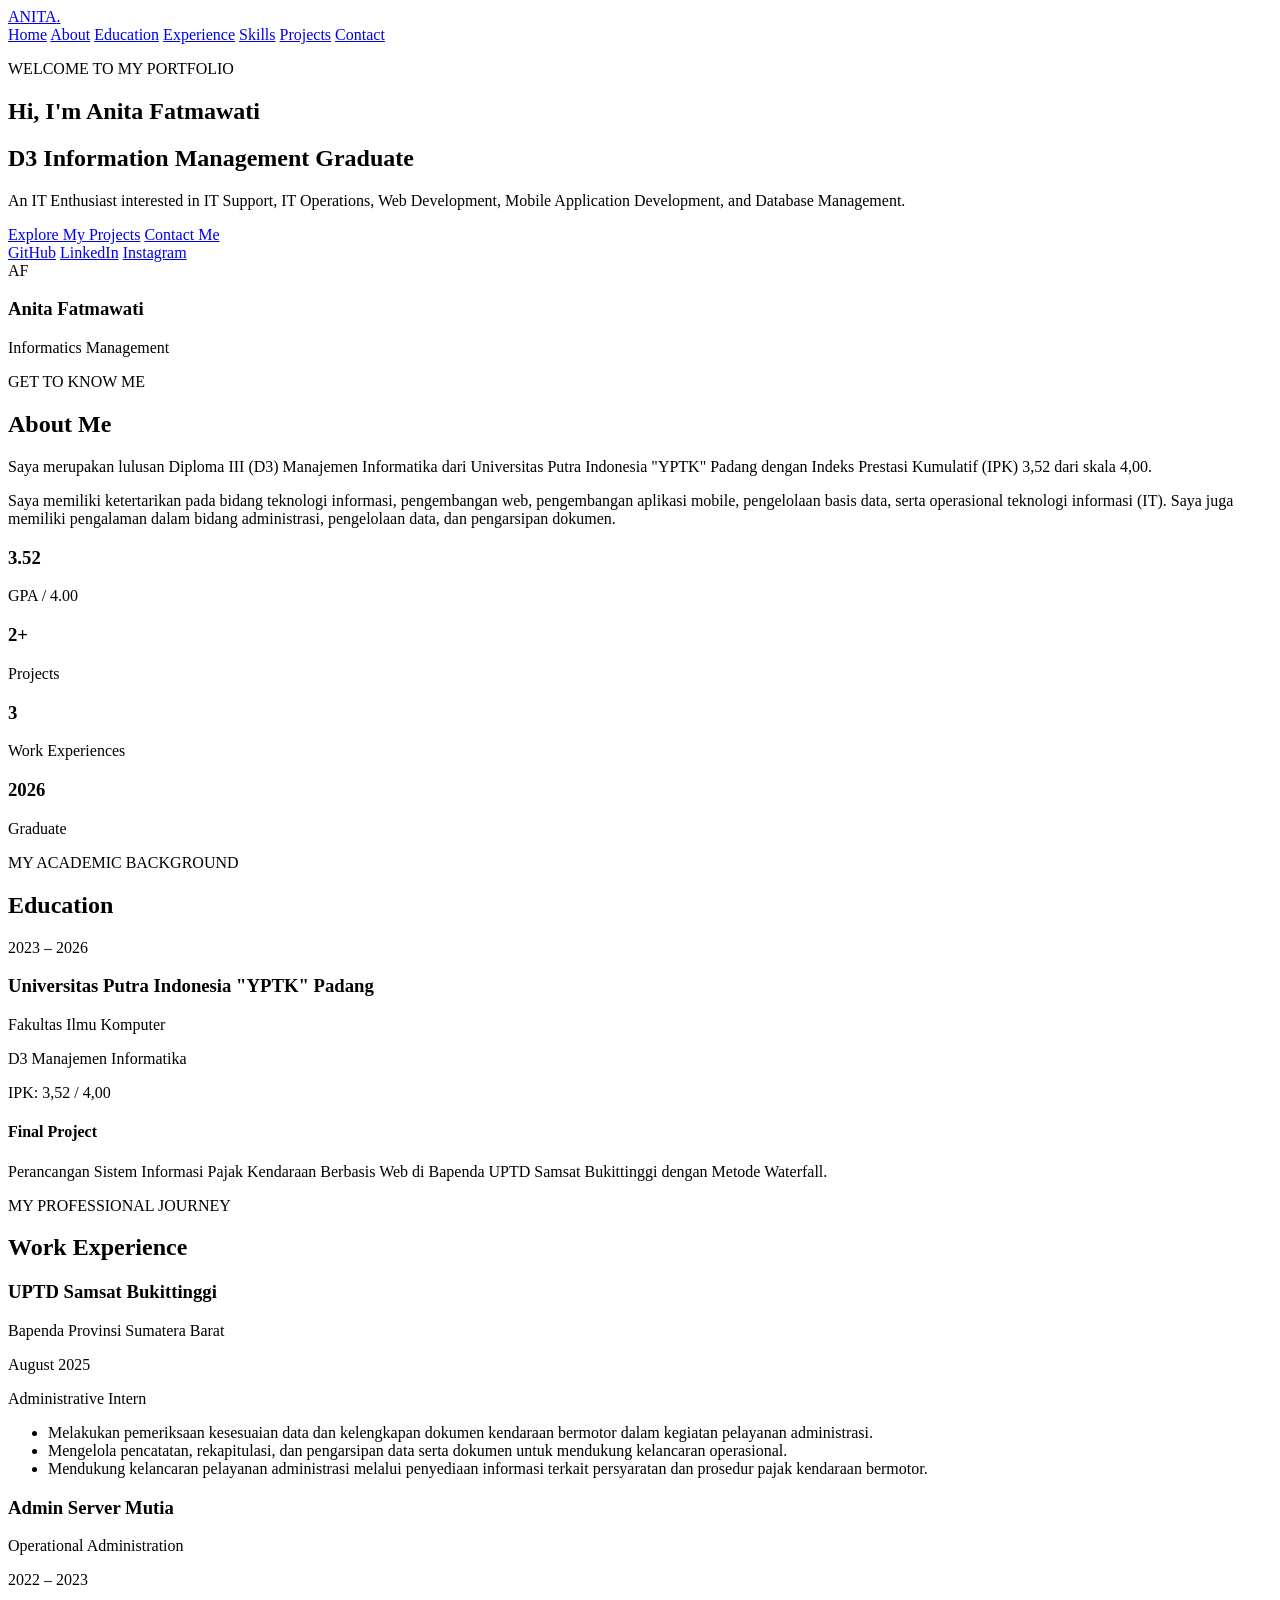
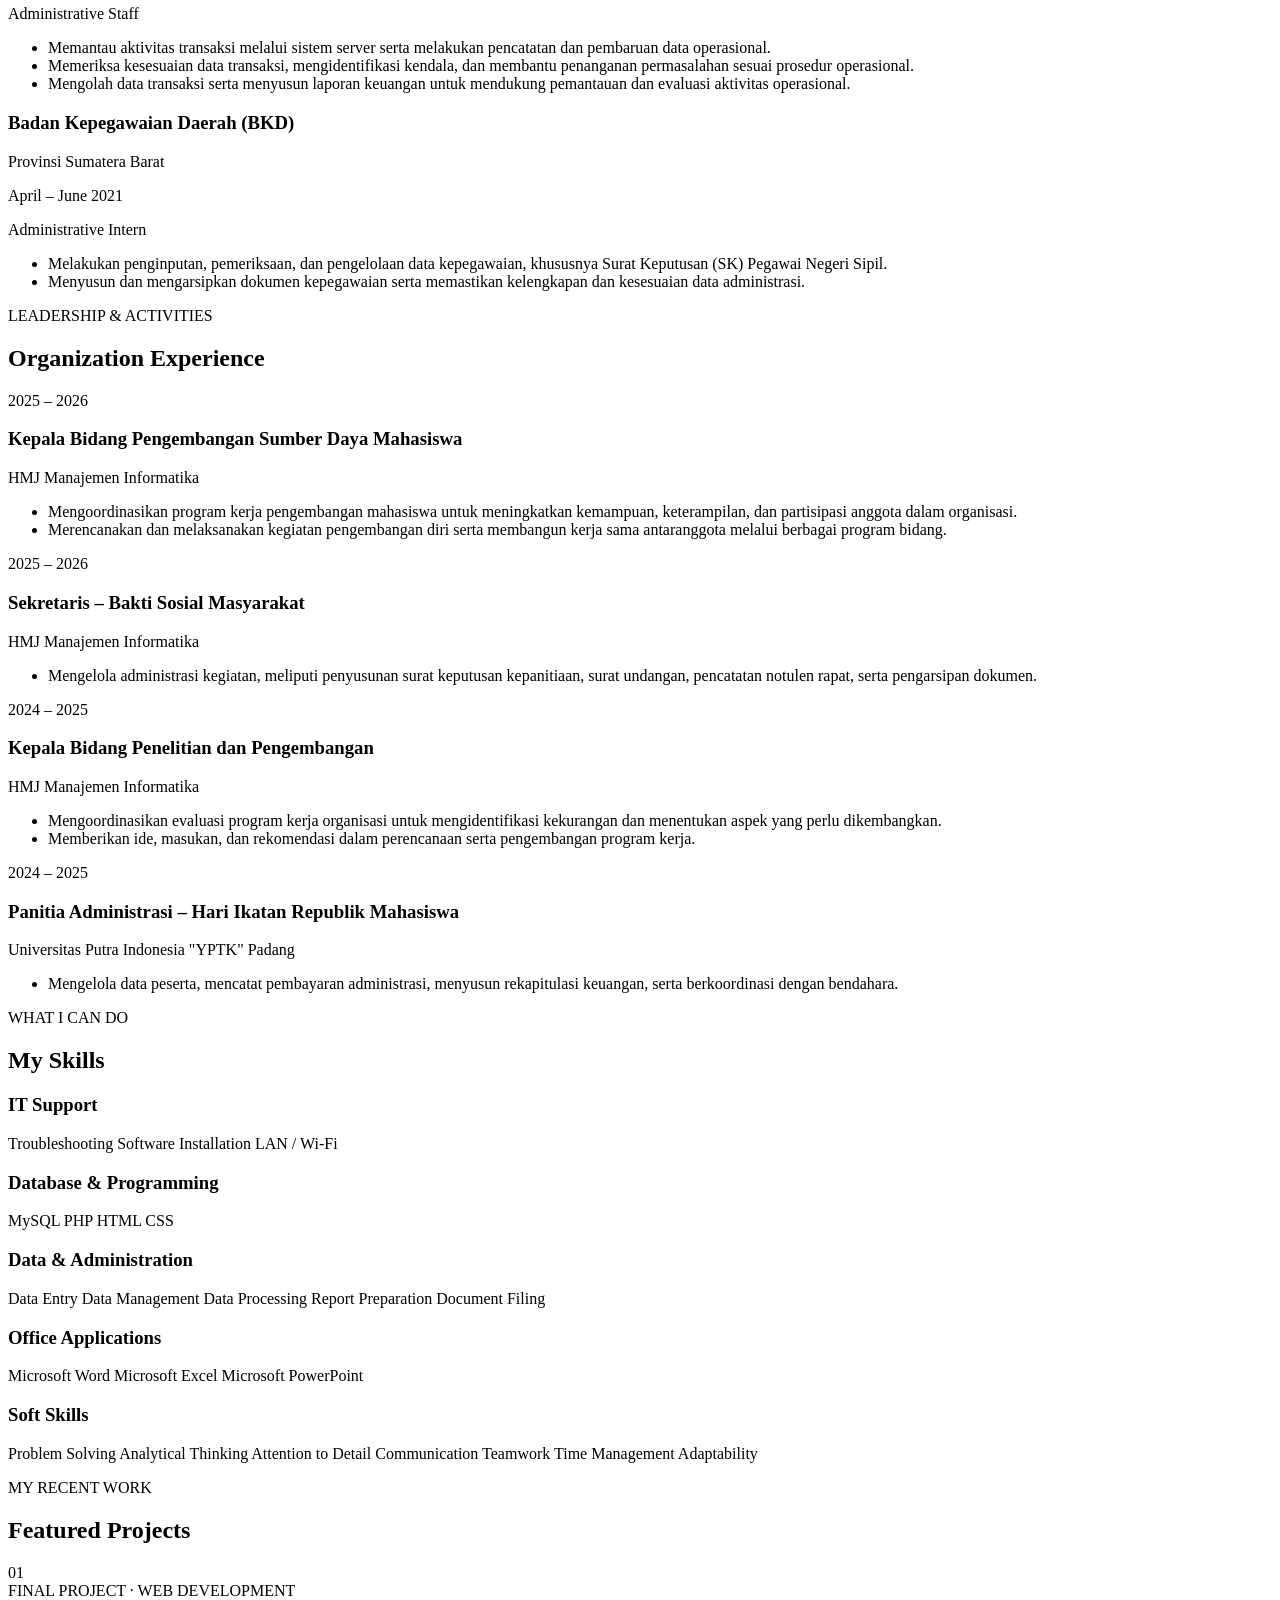
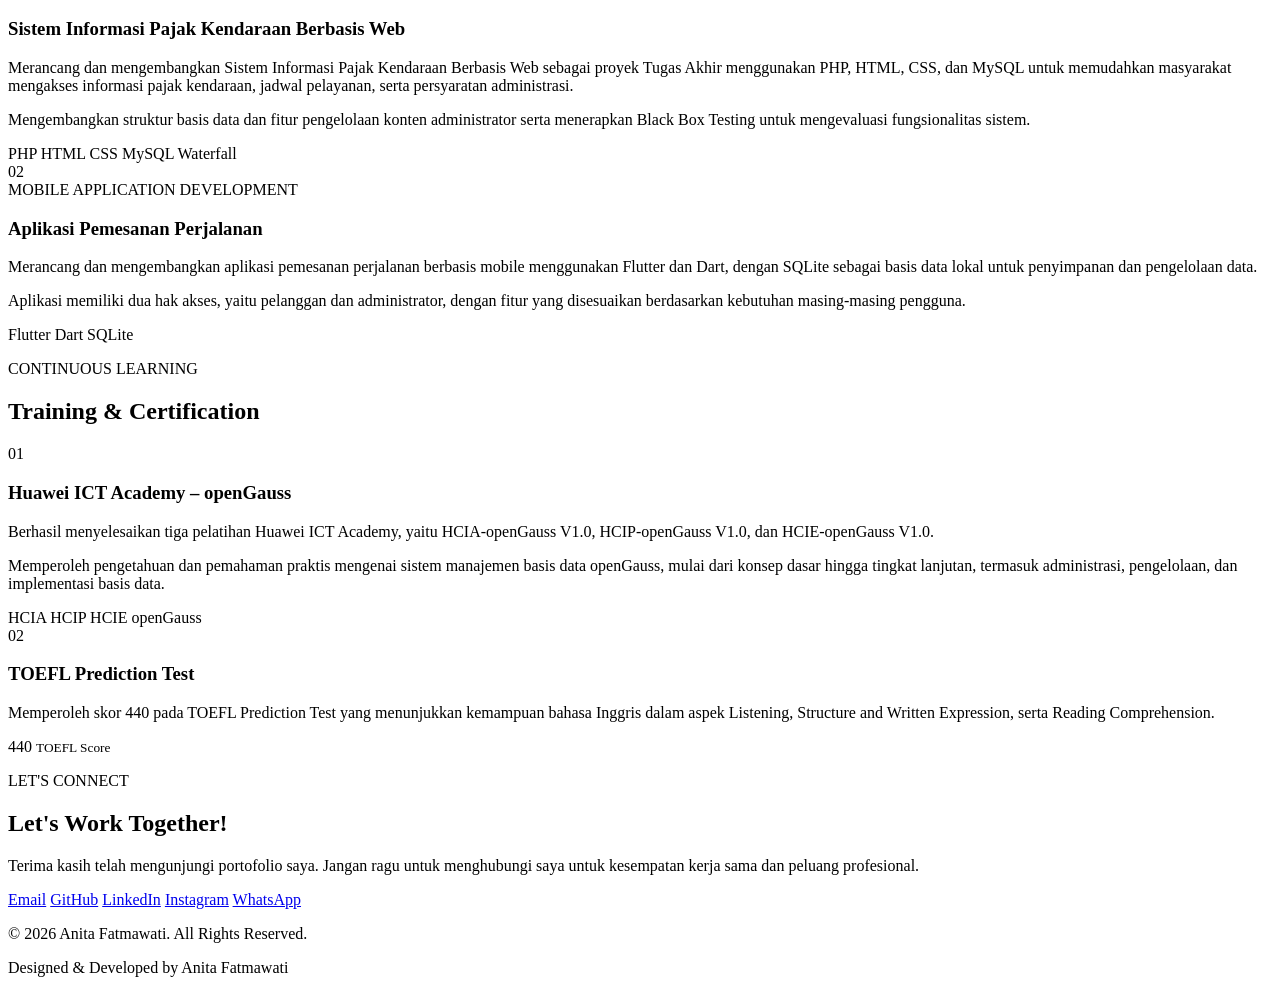
==== index.html @ be9fd889 "Create index.html for personal portfolio Added a complete HTML structure for Anita Fatmawati's perso" ====
<!DOCTYPE html>
<html lang="id">
<head>
    <meta charset="UTF-8">
    <meta name="viewport" content="width=device-width, initial-scale=1.0">
    <meta name="description" content="Portofolio Anita Fatmawati - D3 Manajemen Informatika, IT Enthusiast">
    <title>Anita Fatmawati | Personal Portfolio</title>
    <link rel="stylesheet" href="style.css">
    <link rel="preconnect" href="https://fonts.googleapis.com">
    <link href="https://fonts.googleapis.com/css2?family=Inter:wght@400;500;600;700;800&display=swap" rel="stylesheet">
</head>

<body>

<!-- NAVBAR -->
<header class="navbar">
    <div class="container nav-content">
        <a href="#home" class="logo">ANITA<span>.</span></a>

        <nav>
            <a href="#home">Home</a>
            <a href="#about">About</a>
            <a href="#education">Education</a>
            <a href="#experience">Experience</a>
            <a href="#skills">Skills</a>
            <a href="#projects">Projects</a>
            <a href="#contact">Contact</a>
        </nav>
    </div>
</header>

<main>

<!-- HERO / HOME -->
<section id="home" class="hero">
    <div class="container hero-content">

        <div class="hero-text">
            <p class="eyebrow">WELCOME TO MY PORTFOLIO</p>

            <h1>Hi, I'm <span>Anita Fatmawati</span></h1>

            <h2>D3 Information Management Graduate</h2>

            <p>
                An IT Enthusiast interested in IT Support, IT Operations,
                Web Development, Mobile Application Development,
                and Database Management.
            </p>

            <div class="hero-buttons">
                <a href="#projects" class="btn btn-primary">Explore My Projects</a>
                <a href="#contact" class="btn btn-outline">Contact Me</a>
            </div>

            <div class="social-links">
                <a href="https://github.com/anitafatmawatii" target="_blank">GitHub</a>
                <a href="https://www.linkedin.com/in/anita-fatmawati-307b12450/" target="_blank">LinkedIn</a>
                <a href="https://www.instagram.com/anitafatmawatii/" target="_blank">Instagram</a>
            </div>
        </div>

        <div class="hero-image">
            <div class="profile-circle">
                <span>AF</span>
            </div>
            <div class="profile-caption">
                <h3>Anita Fatmawati</h3>
                <p>Informatics Management</p>
            </div>
        </div>

    </div>
</section>

<!-- ABOUT -->
<section id="about" class="section">
    <div class="container">
        <div class="section-heading">
            <p class="eyebrow">GET TO KNOW ME</p>
            <h2>About <span>Me</span></h2>
        </div>

        <div class="about-card">
            <p>
                Saya merupakan lulusan Diploma III (D3) Manajemen Informatika
                dari Universitas Putra Indonesia "YPTK" Padang dengan
                Indeks Prestasi Kumulatif (IPK) 3,52 dari skala 4,00.
            </p>

            <p>
                Saya memiliki ketertarikan pada bidang teknologi informasi,
                pengembangan web, pengembangan aplikasi mobile, pengelolaan
                basis data, serta operasional teknologi informasi (IT).
                Saya juga memiliki pengalaman dalam bidang administrasi,
                pengelolaan data, dan pengarsipan dokumen.
            </p>
        </div>

        <div class="stats-grid">
            <div class="stat-card">
                <h3>3.52</h3>
                <p>GPA / 4.00</p>
            </div>
            <div class="stat-card">
                <h3>2+</h3>
                <p>Projects</p>
            </div>
            <div class="stat-card">
                <h3>3</h3>
                <p>Work Experiences</p>
            </div>
            <div class="stat-card">
                <h3>2026</h3>
                <p>Graduate</p>
            </div>
        </div>
    </div>
</section>

<!-- EDUCATION -->
<section id="education" class="section section-light">
    <div class="container">
        <div class="section-heading">
            <p class="eyebrow">MY ACADEMIC BACKGROUND</p>
            <h2>Education</h2>
        </div>

        <div class="timeline-card">
            <span class="date">2023 – 2026</span>
            <h3>Universitas Putra Indonesia "YPTK" Padang</h3>
            <p>Fakultas Ilmu Komputer</p>
            <p>D3 Manajemen Informatika</p>
            <p class="highlight">IPK: 3,52 / 4,00</p>

            <div class="thesis">
                <h4>Final Project</h4>
                <p>
                    Perancangan Sistem Informasi Pajak Kendaraan Berbasis Web
                    di Bapenda UPTD Samsat Bukittinggi dengan Metode Waterfall.
                </p>
            </div>
        </div>
    </div>
</section>

<!-- EXPERIENCE -->
<section id="experience" class="section">
    <div class="container">
        <div class="section-heading">
            <p class="eyebrow">MY PROFESSIONAL JOURNEY</p>
            <h2>Work <span>Experience</span></h2>
        </div>

        <div class="experience-list">

            <article class="experience-card">
                <div class="experience-top">
                    <div>
                        <h3>UPTD Samsat Bukittinggi</h3>
                        <p class="company">Bapenda Provinsi Sumatera Barat</p>
                    </div>
                    <span class="date">August 2025</span>
                </div>
                <p class="position">Administrative Intern</p>
                <ul>
                    <li>Melakukan pemeriksaan kesesuaian data dan kelengkapan dokumen kendaraan bermotor dalam kegiatan pelayanan administrasi.</li>
                    <li>Mengelola pencatatan, rekapitulasi, dan pengarsipan data serta dokumen untuk mendukung kelancaran operasional.</li>
                    <li>Mendukung kelancaran pelayanan administrasi melalui penyediaan informasi terkait persyaratan dan prosedur pajak kendaraan bermotor.</li>
                </ul>
            </article>

            <article class="experience-card">
                <div class="experience-top">
                    <div>
                        <h3>Admin Server Mutia</h3>
                        <p class="company">Operational Administration</p>
                    </div>
                    <span class="date">2022 – 2023</span>
                </div>
                <p class="position">Administrative Staff</p>
                <ul>
                    <li>Memantau aktivitas transaksi melalui sistem server serta melakukan pencatatan dan pembaruan data operasional.</li>
                    <li>Memeriksa kesesuaian data transaksi, mengidentifikasi kendala, dan membantu penanganan permasalahan sesuai prosedur operasional.</li>
                    <li>Mengolah data transaksi serta menyusun laporan keuangan untuk mendukung pemantauan dan evaluasi aktivitas operasional.</li>
                </ul>
            </article>

            <article class="experience-card">
                <div class="experience-top">
                    <div>
                        <h3>Badan Kepegawaian Daerah (BKD)</h3>
                        <p class="company">Provinsi Sumatera Barat</p>
                    </div>
                    <span class="date">April – June 2021</span>
                </div>
                <p class="position">Administrative Intern</p>
                <ul>
                    <li>Melakukan penginputan, pemeriksaan, dan pengelolaan data kepegawaian, khususnya Surat Keputusan (SK) Pegawai Negeri Sipil.</li>
                    <li>Menyusun dan mengarsipkan dokumen kepegawaian serta memastikan kelengkapan dan kesesuaian data administrasi.</li>
                </ul>
            </article>

        </div>
    </div>
</section>

<!-- ORGANIZATION -->
<section id="organization" class="section section-light">
    <div class="container">
        <div class="section-heading">
            <p class="eyebrow">LEADERSHIP & ACTIVITIES</p>
            <h2>Organization <span>Experience</span></h2>
        </div>

        <div class="organization-grid">

            <article class="organization-card">
                <span class="date">2025 – 2026</span>
                <h3>Kepala Bidang Pengembangan Sumber Daya Mahasiswa</h3>
                <p class="company">HMJ Manajemen Informatika</p>
                <ul>
                    <li>Mengoordinasikan program kerja pengembangan mahasiswa untuk meningkatkan kemampuan, keterampilan, dan partisipasi anggota dalam organisasi.</li>
                    <li>Merencanakan dan melaksanakan kegiatan pengembangan diri serta membangun kerja sama antaranggota melalui berbagai program bidang.</li>
                </ul>
            </article>

            <article class="organization-card">
                <span class="date">2025 – 2026</span>
                <h3>Sekretaris – Bakti Sosial Masyarakat</h3>
                <p class="company">HMJ Manajemen Informatika</p>
                <ul>
                    <li>Mengelola administrasi kegiatan, meliputi penyusunan surat keputusan kepanitiaan, surat undangan, pencatatan notulen rapat, serta pengarsipan dokumen.</li>
                </ul>
            </article>

            <article class="organization-card">
                <span class="date">2024 – 2025</span>
                <h3>Kepala Bidang Penelitian dan Pengembangan</h3>
                <p class="company">HMJ Manajemen Informatika</p>
                <ul>
                    <li>Mengoordinasikan evaluasi program kerja organisasi untuk mengidentifikasi kekurangan dan menentukan aspek yang perlu dikembangkan.</li>
                    <li>Memberikan ide, masukan, dan rekomendasi dalam perencanaan serta pengembangan program kerja.</li>
                </ul>
            </article>

            <article class="organization-card">
                <span class="date">2024 – 2025</span>
                <h3>Panitia Administrasi – Hari Ikatan Republik Mahasiswa</h3>
                <p class="company">Universitas Putra Indonesia "YPTK" Padang</p>
                <ul>
                    <li>Mengelola data peserta, mencatat pembayaran administrasi, menyusun rekapitulasi keuangan, serta berkoordinasi dengan bendahara.</li>
                </ul>
            </article>

        </div>
    </div>
</section>

<!-- SKILLS -->
<section id="skills" class="section">
    <div class="container">
        <div class="section-heading">
            <p class="eyebrow">WHAT I CAN DO</p>
            <h2>My <span>Skills</span></h2>
        </div>

        <div class="skills-grid">

            <div class="skill-card">
                <h3>IT Support</h3>
                <div class="tags">
                    <span>Troubleshooting</span>
                    <span>Software Installation</span>
                    <span>LAN / Wi-Fi</span>
                </div>
            </div>

            <div class="skill-card">
                <h3>Database & Programming</h3>
                <div class="tags">
                    <span>MySQL</span>
                    <span>PHP</span>
                    <span>HTML</span>
                    <span>CSS</span>
                </div>
            </div>

            <div class="skill-card">
                <h3>Data & Administration</h3>
                <div class="tags">
                    <span>Data Entry</span>
                    <span>Data Management</span>
                    <span>Data Processing</span>
                    <span>Report Preparation</span>
                    <span>Document Filing</span>
                </div>
            </div>

            <div class="skill-card">
                <h3>Office Applications</h3>
                <div class="tags">
                    <span>Microsoft Word</span>
                    <span>Microsoft Excel</span>
                    <span>Microsoft PowerPoint</span>
                </div>
            </div>

            <div class="skill-card full-width">
                <h3>Soft Skills</h3>
                <div class="tags">
                    <span>Problem Solving</span>
                    <span>Analytical Thinking</span>
                    <span>Attention to Detail</span>
                    <span>Communication</span>
                    <span>Teamwork</span>
                    <span>Time Management</span>
                    <span>Adaptability</span>
                </div>
            </div>

        </div>
    </div>
</section>

<!-- PROJECTS -->
<section id="projects" class="section section-light">
    <div class="container">
        <div class="section-heading">
            <p class="eyebrow">MY RECENT WORK</p>
            <h2>Featured <span>Projects</span></h2>
        </div>

        <div class="projects-grid">

            <article class="project-card">
                <div class="project-number">01</div>
                <div class="project-content">
                    <span class="project-type">FINAL PROJECT · WEB DEVELOPMENT</span>
                    <h3>Sistem Informasi Pajak Kendaraan Berbasis Web</h3>
                    <p>
                        Merancang dan mengembangkan Sistem Informasi Pajak Kendaraan
                        Berbasis Web sebagai proyek Tugas Akhir menggunakan PHP,
                        HTML, CSS, dan MySQL untuk memudahkan masyarakat mengakses
                        informasi pajak kendaraan, jadwal pelayanan, serta
                        persyaratan administrasi.
                    </p>
                    <p>
                        Mengembangkan struktur basis data dan fitur pengelolaan
                        konten administrator serta menerapkan Black Box Testing
                        untuk mengevaluasi fungsionalitas sistem.
                    </p>
                    <div class="tags">
                        <span>PHP</span>
                        <span>HTML</span>
                        <span>CSS</span>
                        <span>MySQL</span>
                        <span>Waterfall</span>
                    </div>
                </div>
            </article>

            <article class="project-card">
                <div class="project-number">02</div>
                <div class="project-content">
                    <span class="project-type">MOBILE APPLICATION DEVELOPMENT</span>
                    <h3>Aplikasi Pemesanan Perjalanan</h3>
                    <p>
                        Merancang dan mengembangkan aplikasi pemesanan perjalanan
                        berbasis mobile menggunakan Flutter dan Dart, dengan
                        SQLite sebagai basis data lokal untuk penyimpanan dan
                        pengelolaan data.
                    </p>
                    <p>
                        Aplikasi memiliki dua hak akses, yaitu pelanggan dan
                        administrator, dengan fitur yang disesuaikan berdasarkan
                        kebutuhan masing-masing pengguna.
                    </p>
                    <div class="tags">
                        <span>Flutter</span>
                        <span>Dart</span>
                        <span>SQLite</span>
                    </div>
                </div>
            </article>

        </div>
    </div>
</section>

<!-- TRAINING -->
<section id="training" class="section">
    <div class="container">
        <div class="section-heading">
            <p class="eyebrow">CONTINUOUS LEARNING</p>
            <h2>Training & <span>Certification</span></h2>
        </div>

        <div class="training-grid">

            <article class="training-card">
                <div class="training-icon">01</div>
                <h3>Huawei ICT Academy – openGauss</h3>
                <p>
                    Berhasil menyelesaikan tiga pelatihan Huawei ICT Academy,
                    yaitu HCIA-openGauss V1.0, HCIP-openGauss V1.0, dan
                    HCIE-openGauss V1.0.
                </p>
                <p>
                    Memperoleh pengetahuan dan pemahaman praktis mengenai
                    sistem manajemen basis data openGauss, mulai dari konsep
                    dasar hingga tingkat lanjutan, termasuk administrasi,
                    pengelolaan, dan implementasi basis data.
                </p>
                <div class="tags">
                    <span>HCIA</span>
                    <span>HCIP</span>
                    <span>HCIE</span>
                    <span>openGauss</span>
                </div>
            </article>

            <article class="training-card">
                <div class="training-icon">02</div>
                <h3>TOEFL Prediction Test</h3>
                <p>
                    Memperoleh skor 440 pada TOEFL Prediction Test yang
                    menunjukkan kemampuan bahasa Inggris dalam aspek
                    Listening, Structure and Written Expression,
                    serta Reading Comprehension.
                </p>
                <div class="score">440 <small>TOEFL Score</small></div>
            </article>

        </div>
    </div>
</section>

<!-- CONTACT -->
<section id="contact" class="contact-section">
    <div class="container contact-content">
        <p class="eyebrow">LET'S CONNECT</p>
        <h2>Let's Work <span>Together!</span></h2>
        <p>
            Terima kasih telah mengunjungi portofolio saya.
            Jangan ragu untuk menghubungi saya untuk kesempatan
            kerja sama dan peluang profesional.
        </p>

        <div class="contact-links">
            <a href="mailto:">Email</a>
            <a href="https://github.com/anitafatmawatii" target="_blank">GitHub</a>
            <a href="https://www.linkedin.com/in/anita-fatmawati-307b12450/" target="_blank">LinkedIn</a>
            <a href="https://www.instagram.com/anitafatmawatii/" target="_blank">Instagram</a>
            <a href="https://wa.me/6283815264535" target="_blank">WhatsApp</a>
        </div>
    </div>
</section>

</main>

<!-- FOOTER -->
<footer class="footer">
    <div class="container">
        <p>© 2026 Anita Fatmawati. All Rights Reserved.</p>
        <p>Designed & Developed by Anita Fatmawati</p>
    </div>
</footer>

</body>
</html>
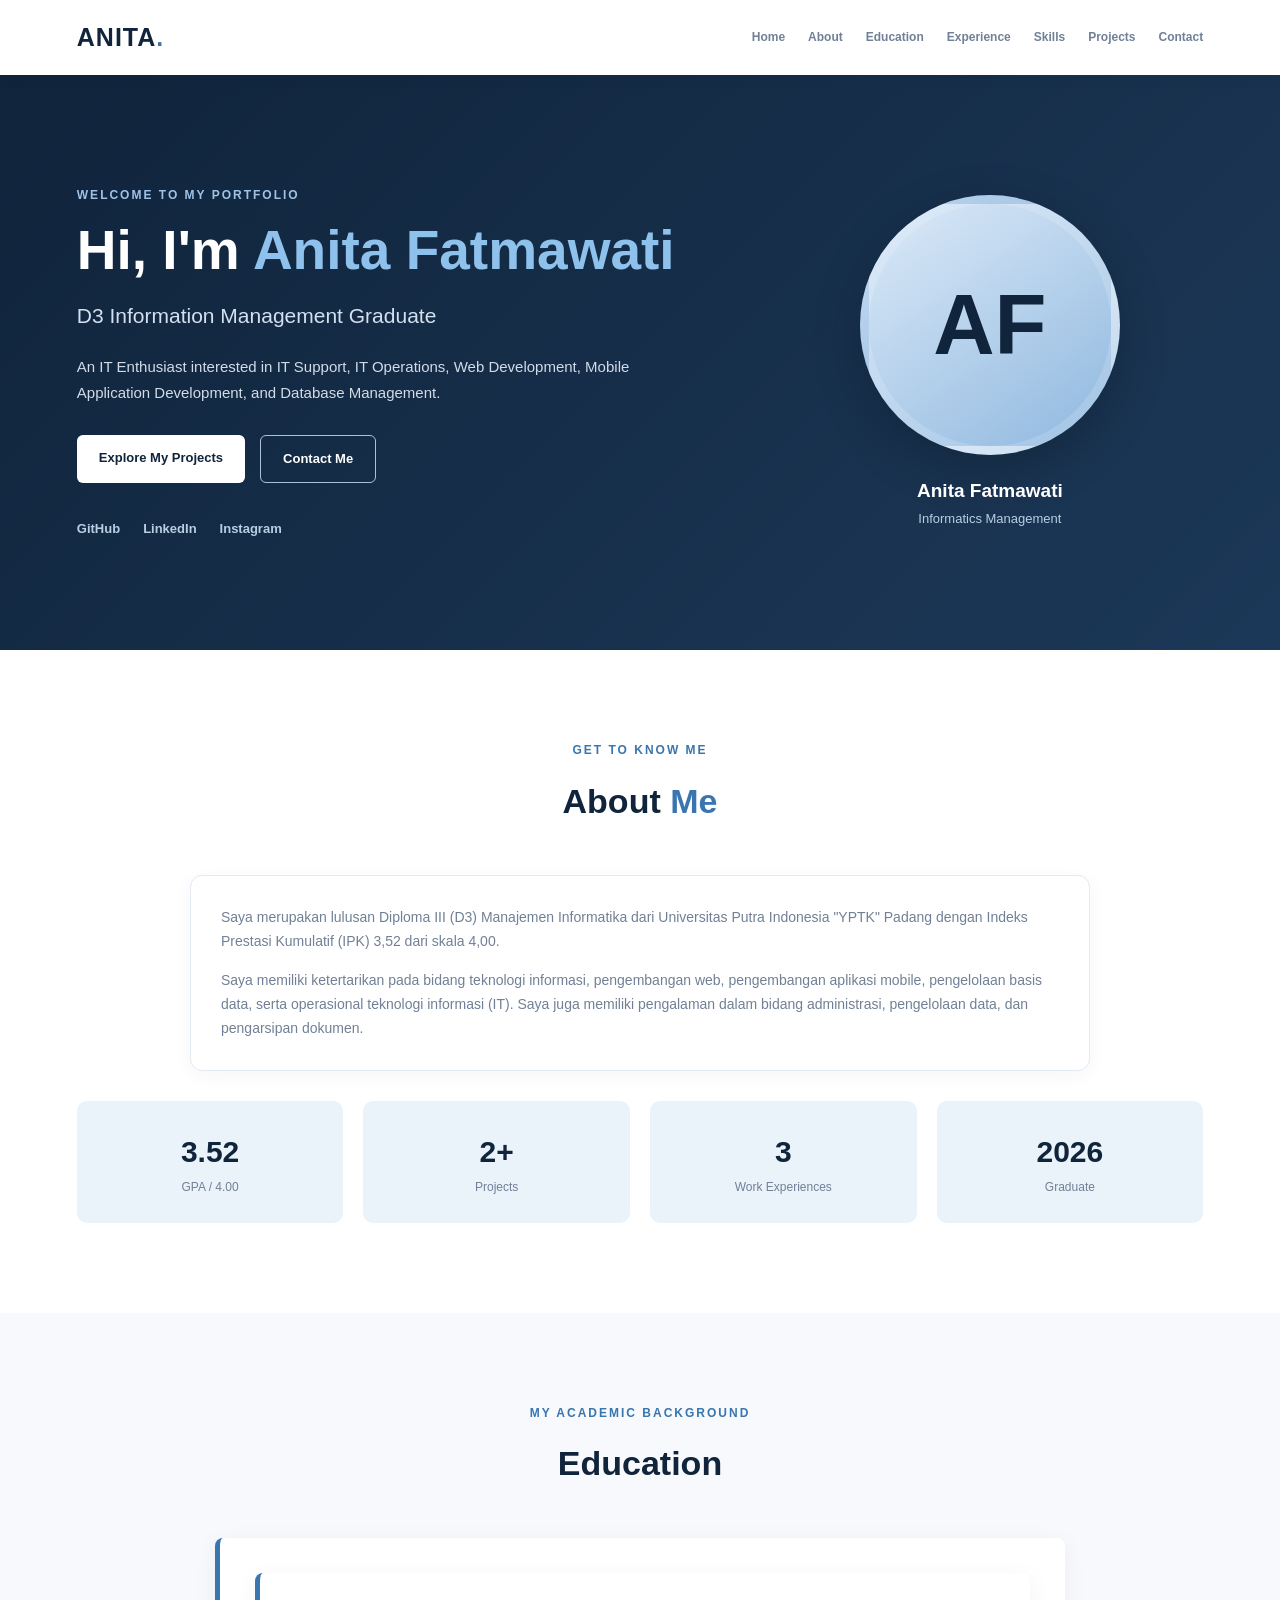
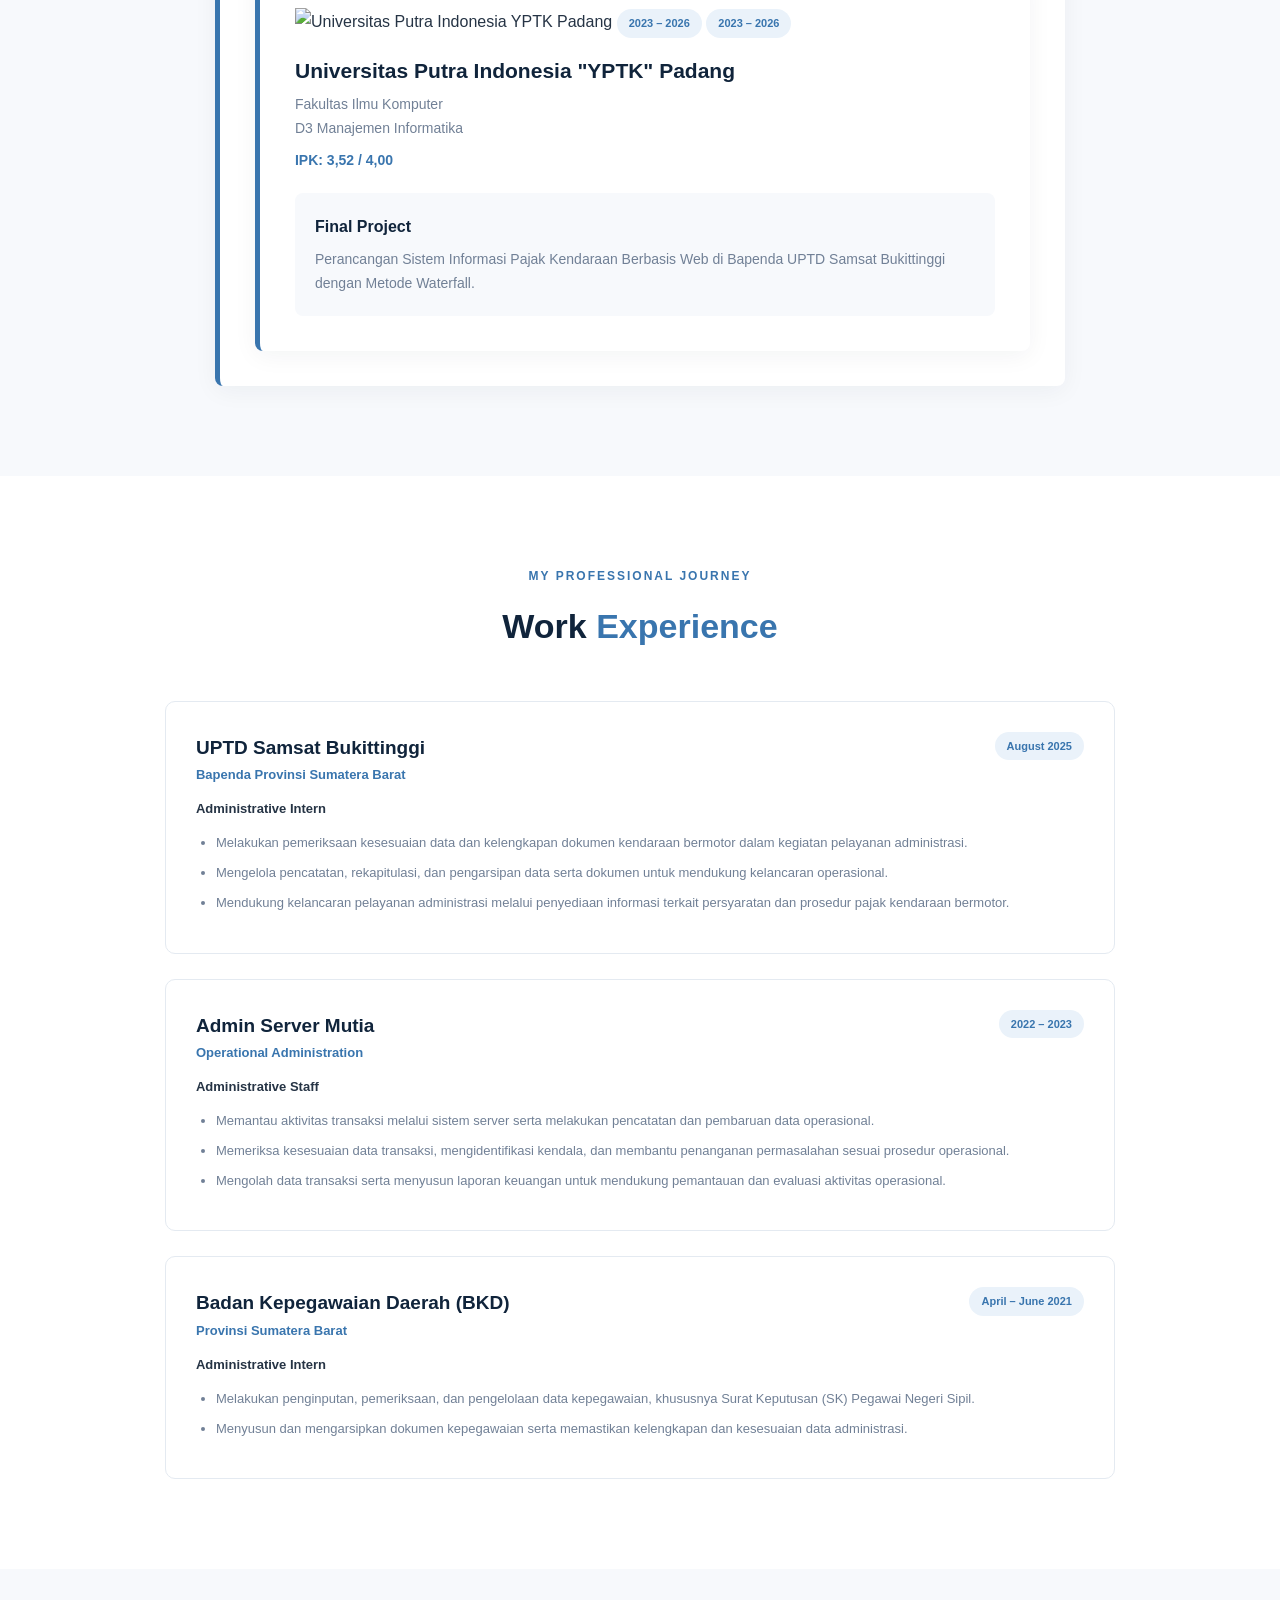
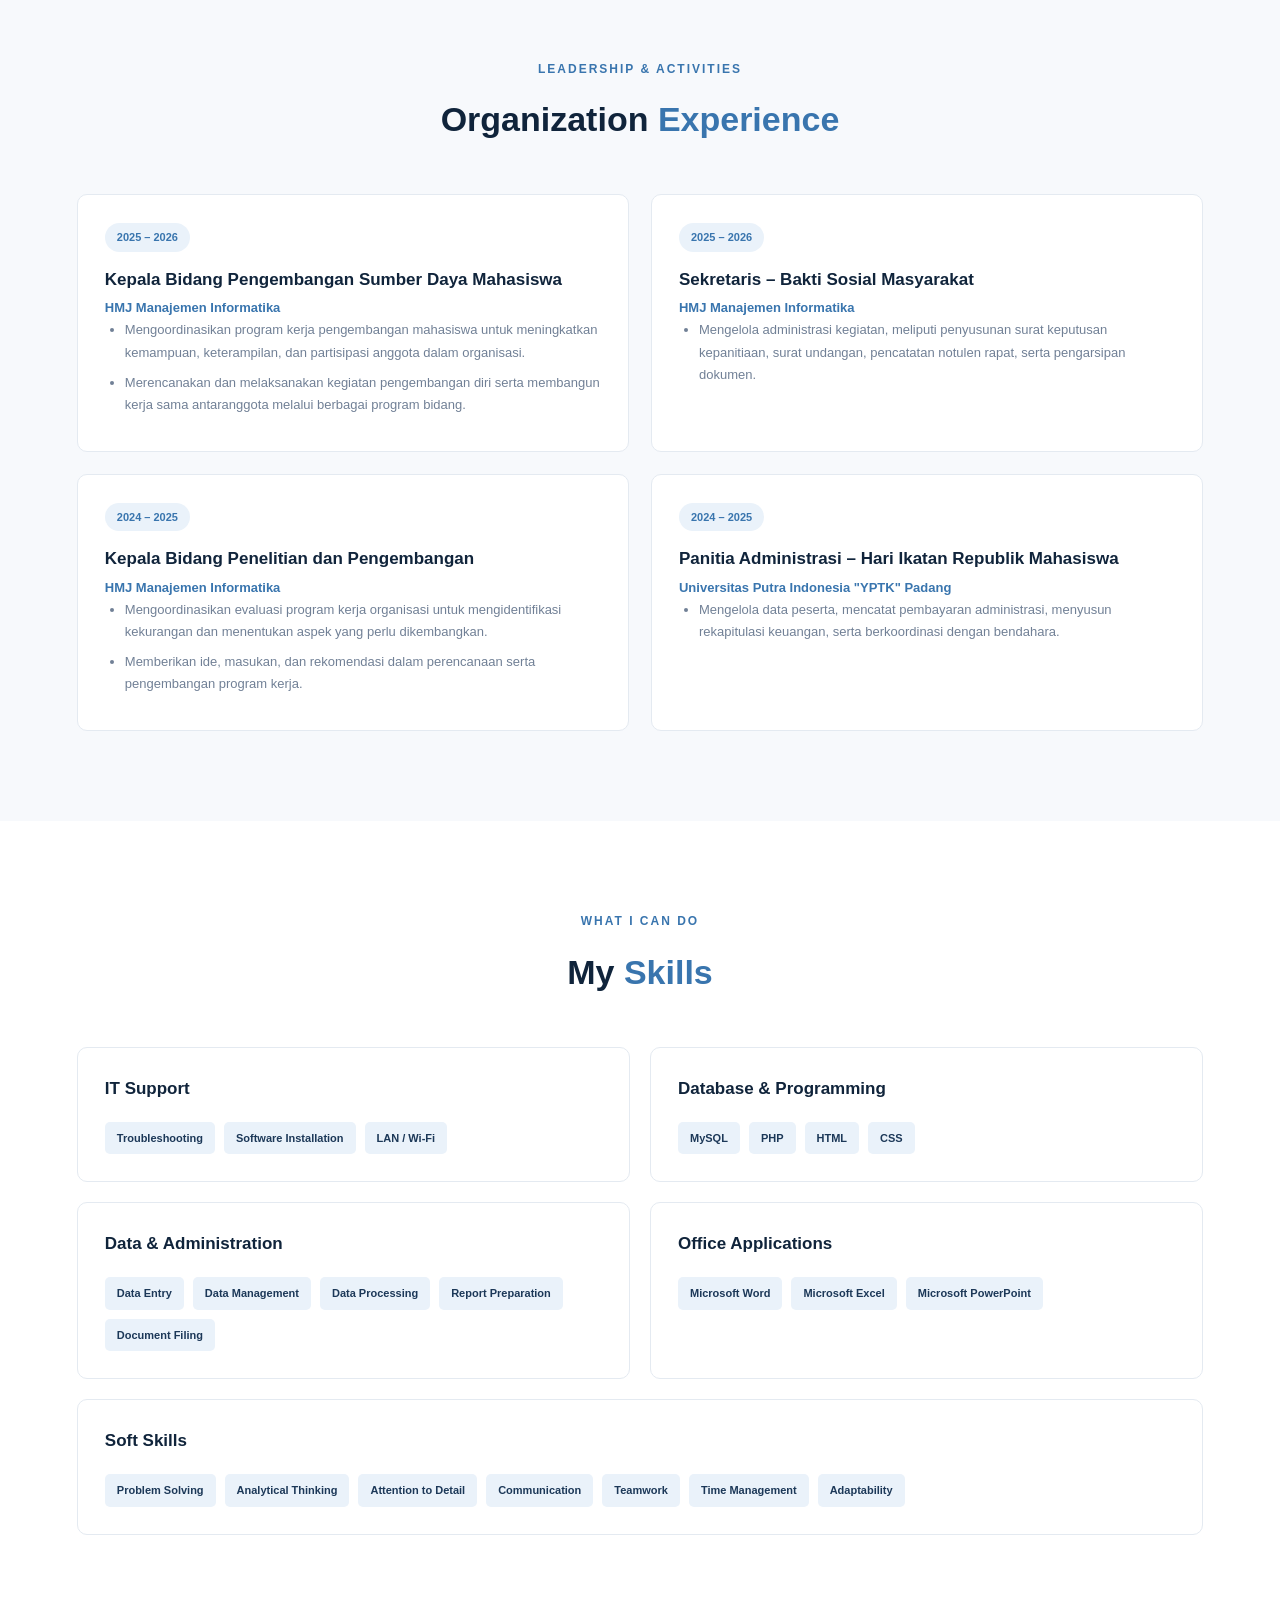
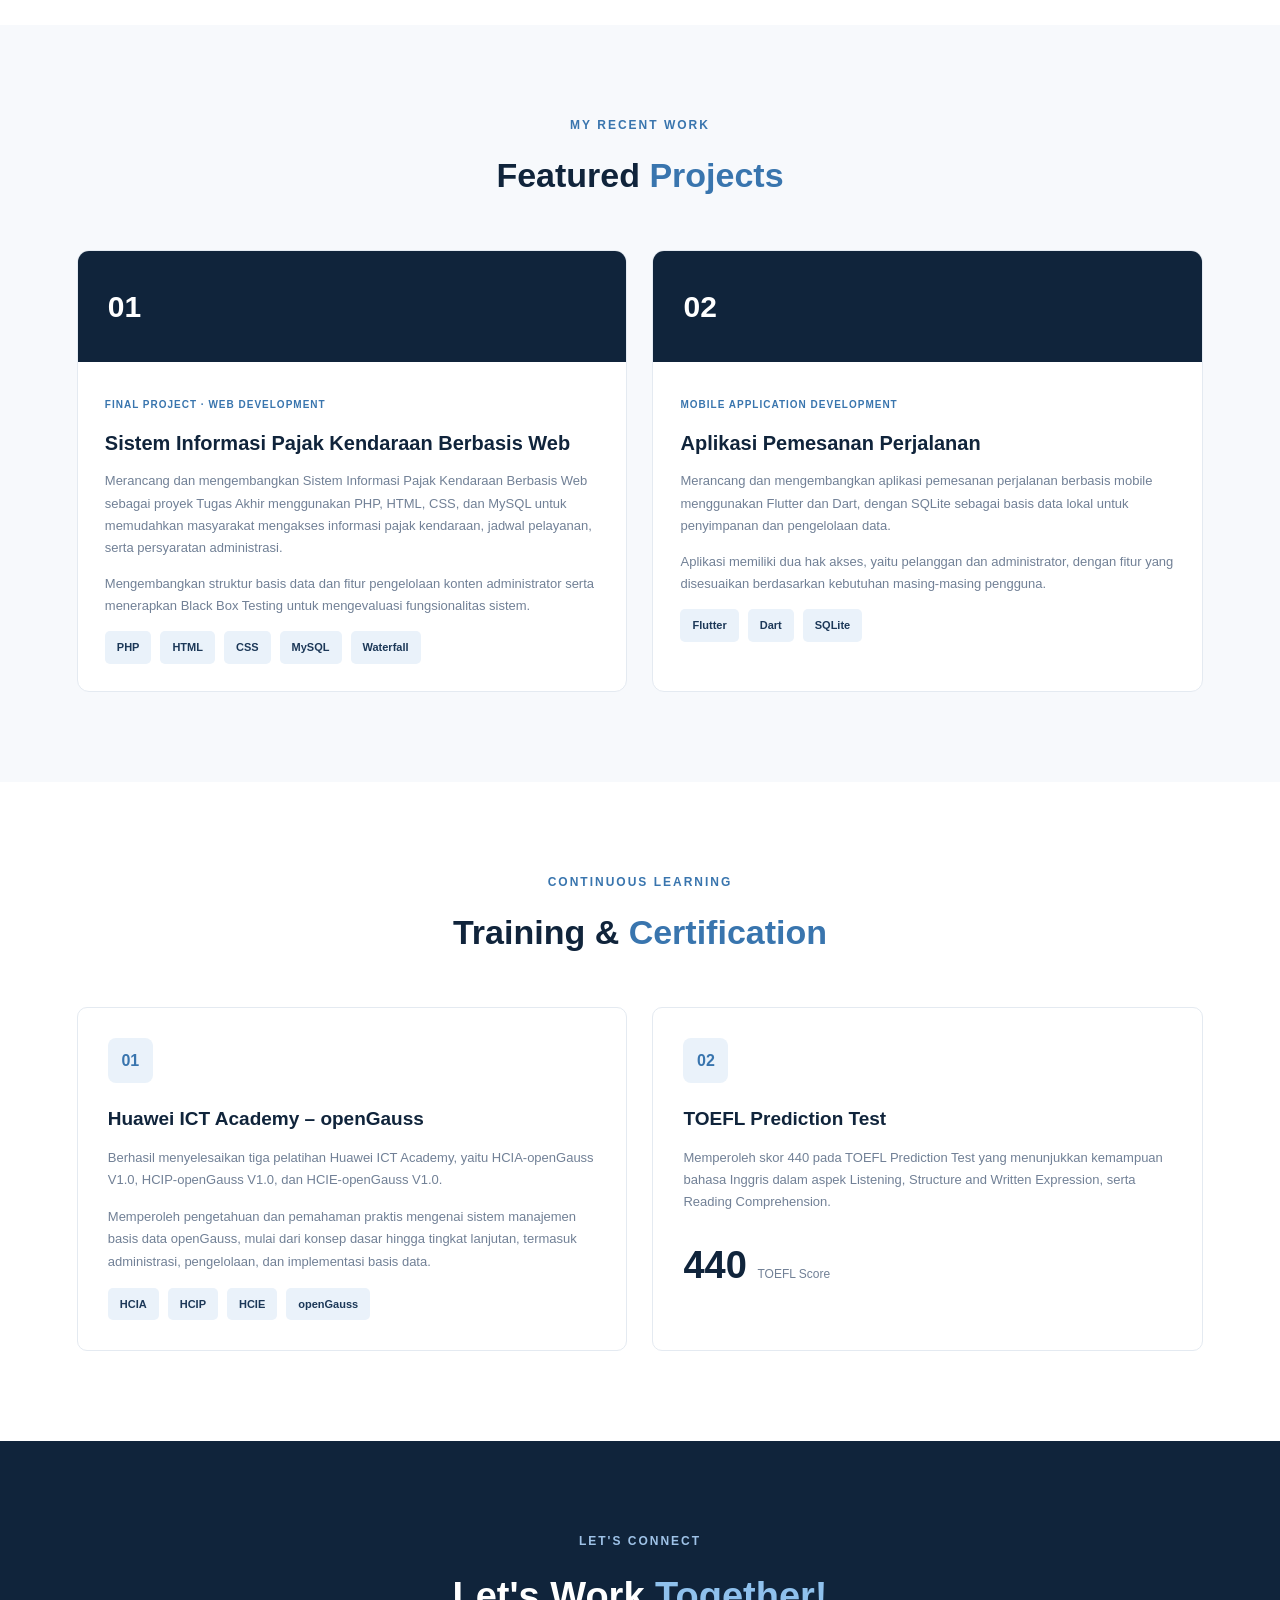
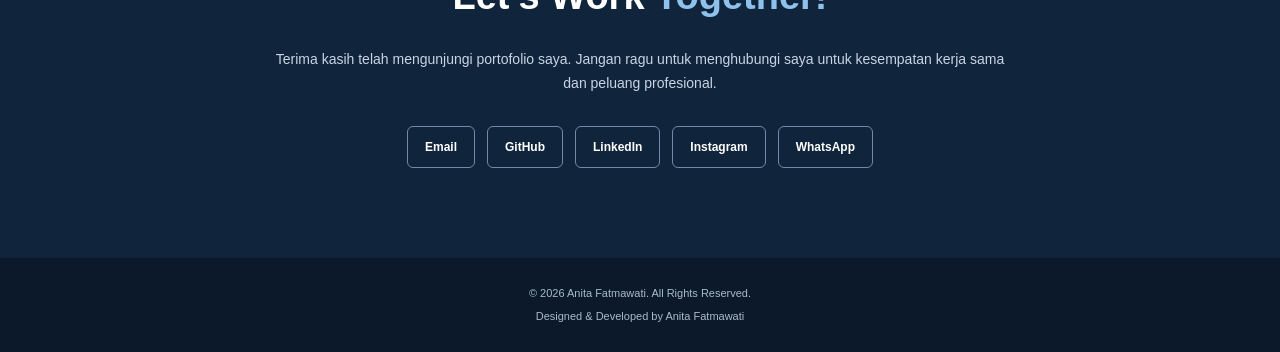
==== commit 2eabc4d9: "Add education timeline card with image and details Added a new timeline card for education section." ====
--- a/index.html
+++ b/index.html
@@ -128,6 +128,14 @@
         </div>
 
         <div class="timeline-card">
+            <div class="timeline-card">
+    <img
+        src="images/pendidikan.jpg"
+        alt="Universitas Putra Indonesia YPTK Padang"
+        class="education-photo"
+    >
+
+    <span class="date">2023 – 2026</span>
             <span class="date">2023 – 2026</span>
             <h3>Universitas Putra Indonesia "YPTK" Padang</h3>
             <p>Fakultas Ilmu Komputer</p>
--- a/style.css
+++ b/style.css
@@ -0,0 +1,791 @@
+
+/* =========================
+   GLOBAL SETTINGS
+========================= */
+
+:root {
+    --navy: #10243b;
+    --navy-light: #1c3858;
+    --blue: #3975ae;
+    --blue-light: #eaf2fa;
+    --white: #ffffff;
+    --background: #f7f9fc;
+    --text: #263445;
+    --muted: #718096;
+    --border: #e4eaf1;
+}
+
+* {
+    margin: 0;
+    padding: 0;
+    box-sizing: border-box;
+    scroll-behavior: smooth;
+}
+
+body {
+    font-family: 'Inter', sans-serif;
+    color: var(--text);
+    background: var(--white);
+    line-height: 1.7;
+}
+
+a {
+    text-decoration: none;
+    color: inherit;
+}
+
+.container {
+    width: 88%;
+    max-width: 1150px;
+    margin: auto;
+}
+
+.section {
+    padding: 90px 0;
+}
+
+.section-light {
+    background: var(--background);
+}
+
+/* =========================
+   NAVIGATION
+========================= */
+
+.navbar {
+    background: var(--white);
+    position: sticky;
+    top: 0;
+    z-index: 100;
+    box-shadow: 0 2px 15px rgba(16, 36, 59, 0.06);
+}
+
+.nav-content {
+    min-height: 75px;
+    display: flex;
+    align-items: center;
+    justify-content: space-between;
+}
+
+.logo {
+    font-size: 25px;
+    font-weight: 800;
+    color: var(--navy);
+    letter-spacing: 1px;
+}
+
+.logo span {
+    color: var(--blue);
+}
+
+nav {
+    display: flex;
+    align-items: center;
+    gap: 23px;
+}
+
+nav a {
+    font-size: 12px;
+    font-weight: 600;
+    color: var(--muted);
+    transition: 0.3s;
+}
+
+nav a:hover {
+    color: var(--blue);
+}
+
+/* =========================
+   HERO SECTION
+========================= */
+
+.hero {
+    background: linear-gradient(135deg, #10243b, #1c3858);
+    color: var(--white);
+    padding: 110px 0;
+    overflow: hidden;
+}
+
+.hero-content {
+    display: grid;
+    grid-template-columns: 1.5fr 1fr;
+    align-items: center;
+    gap: 60px;
+}
+
+.eyebrow {
+    color: var(--blue);
+    font-size: 12px;
+    font-weight: 800;
+    letter-spacing: 2px;
+    margin-bottom: 12px;
+}
+
+.hero .eyebrow {
+    color: #9fc3e8;
+}
+
+.hero h1 {
+    font-size: clamp(35px, 5vw, 55px);
+    line-height: 1.2;
+    margin-bottom: 15px;
+}
+
+.hero h1 span {
+    color: #8fc1ed;
+}
+
+.hero h2 {
+    font-size: 21px;
+    color: #d3e1ef;
+    font-weight: 500;
+    margin-bottom: 20px;
+}
+
+.hero-text > p:not(.eyebrow) {
+    color: #d2dce8;
+    max-width: 580px;
+    font-size: 15px;
+}
+
+.hero-buttons {
+    display: flex;
+    gap: 15px;
+    flex-wrap: wrap;
+    margin-top: 30px;
+}
+
+.btn {
+    padding: 12px 22px;
+    border-radius: 6px;
+    font-size: 13px;
+    font-weight: 700;
+    transition: 0.3s;
+}
+
+.btn-primary {
+    background: var(--white);
+    color: var(--navy);
+}
+
+.btn-primary:hover {
+    background: #dceafa;
+    transform: translateY(-3px);
+}
+
+.btn-outline {
+    border: 1px solid #a9c2da;
+    color: var(--white);
+}
+
+.btn-outline:hover {
+    background: rgba(255,255,255,0.12);
+}
+
+.social-links {
+    display: flex;
+    gap: 23px;
+    margin-top: 35px;
+}
+
+.social-links a {
+    color: #b9cee3;
+    font-size: 13px;
+    font-weight: 600;
+}
+
+.social-links a:hover {
+    color: var(--white);
+}
+
+.hero-image {
+    display: flex;
+    flex-direction: column;
+    align-items: center;
+}
+
+.profile-circle {
+    width: 260px;
+    height: 260px;
+    border-radius: 50%;
+    background: linear-gradient(145deg, #dceaf8, #8fb8df);
+    border: 9px solid rgba(255,255,255,0.15);
+    display: flex;
+    justify-content: center;
+    align-items: center;
+    box-shadow: 0 15px 50px rgba(0,0,0,0.2);
+}
+
+.profile-circle span {
+    font-size: 85px;
+    font-weight: 800;
+    color: var(--navy);
+}
+
+.profile-caption {
+    text-align: center;
+    margin-top: 20px;
+}
+
+.profile-caption h3 {
+    font-size: 19px;
+}
+
+.profile-caption p {
+    color: #b9cee3;
+    font-size: 13px;
+}
+
+/* =========================
+   SECTION HEADINGS
+========================= */
+
+.section-heading {
+    text-align: center;
+    margin-bottom: 45px;
+}
+
+.section-heading h2 {
+    font-size: 34px;
+    color: var(--navy);
+    font-weight: 800;
+}
+
+.section-heading h2 span {
+    color: var(--blue);
+}
+
+/* =========================
+   ABOUT
+========================= */
+
+.about-card {
+    max-width: 900px;
+    margin: auto;
+    padding: 30px;
+    background: var(--white);
+    border: 1px solid var(--border);
+    border-radius: 12px;
+    box-shadow: 0 5px 20px rgba(16,36,59,0.04);
+}
+
+.about-card p {
+    margin-bottom: 15px;
+    font-size: 14px;
+    color: var(--muted);
+}
+
+.about-card p:last-child {
+    margin-bottom: 0;
+}
+
+.stats-grid {
+    display: grid;
+    grid-template-columns: repeat(4, 1fr);
+    gap: 20px;
+    margin-top: 30px;
+}
+
+.stat-card {
+    text-align: center;
+    padding: 25px 15px;
+    background: var(--blue-light);
+    border-radius: 10px;
+}
+
+.stat-card h3 {
+    color: var(--navy);
+    font-size: 30px;
+    font-weight: 800;
+}
+
+.stat-card p {
+    color: var(--muted);
+    font-size: 12px;
+}
+
+/* =========================
+   EDUCATION
+========================= */
+
+.timeline-card {
+    max-width: 850px;
+    margin: auto;
+    padding: 35px;
+    background: var(--white);
+    border-left: 5px solid var(--blue);
+    border-radius: 8px;
+    box-shadow: 0 5px 25px rgba(16,36,59,0.05);
+}
+
+.date {
+    display: inline-block;
+    font-size: 11px;
+    color: var(--blue);
+    background: var(--blue-light);
+    padding: 5px 12px;
+    border-radius: 20px;
+    font-weight: 700;
+}
+
+.timeline-card h3 {
+    font-size: 21px;
+    color: var(--navy);
+    margin: 15px 0 5px;
+}
+
+.timeline-card p {
+    color: var(--muted);
+    font-size: 14px;
+}
+
+.timeline-card .highlight {
+    color: var(--blue);
+    font-weight: 700;
+    margin-top: 8px;
+}
+
+.thesis {
+    background: var(--background);
+    padding: 20px;
+    border-radius: 8px;
+    margin-top: 20px;
+}
+
+.thesis h4 {
+    color: var(--navy);
+    margin-bottom: 8px;
+}
+
+/* =========================
+   EXPERIENCE
+========================= */
+
+.experience-list {
+    max-width: 950px;
+    margin: auto;
+    display: flex;
+    flex-direction: column;
+    gap: 25px;
+}
+
+.experience-card {
+    padding: 30px;
+    background: var(--white);
+    border: 1px solid var(--border);
+    border-radius: 10px;
+    transition: 0.3s;
+}
+
+.experience-card:hover,
+.organization-card:hover {
+    transform: translateY(-4px);
+    box-shadow: 0 10px 30px rgba(16,36,59,0.08);
+}
+
+.experience-top {
+    display: flex;
+    justify-content: space-between;
+    gap: 15px;
+    align-items: flex-start;
+}
+
+.experience-card h3 {
+    color: var(--navy);
+    font-size: 19px;
+}
+
+.company {
+    color: var(--blue);
+    font-size: 13px;
+    font-weight: 600;
+}
+
+.position {
+    font-size: 13px;
+    font-weight: 700;
+    margin: 12px 0;
+}
+
+.experience-card ul,
+.organization-card ul {
+    padding-left: 20px;
+    color: var(--muted);
+    font-size: 13px;
+}
+
+.experience-card li,
+.organization-card li {
+    margin-bottom: 8px;
+}
+
+/* =========================
+   ORGANIZATION
+========================= */
+
+.organization-grid {
+    display: grid;
+    grid-template-columns: repeat(2, 1fr);
+    gap: 22px;
+}
+
+.organization-card {
+    background: var(--white);
+    padding: 27px;
+    border: 1px solid var(--border);
+    border-radius: 10px;
+    transition: 0.3s;
+}
+
+.organization-card h3 {
+    color: var(--navy);
+    font-size: 17px;
+    line-height: 1.5;
+    margin: 15px 0 5px;
+}
+
+/* =========================
+   SKILLS
+========================= */
+
+.skills-grid {
+    display: grid;
+    grid-template-columns: repeat(2, 1fr);
+    gap: 20px;
+}
+
+.skill-card {
+    padding: 27px;
+    border: 1px solid var(--border);
+    border-radius: 10px;
+    background: var(--white);
+}
+
+.skill-card h3 {
+    color: var(--navy);
+    font-size: 17px;
+    margin-bottom: 18px;
+}
+
+.full-width {
+    grid-column: 1 / -1;
+}
+
+.tags {
+    display: flex;
+    flex-wrap: wrap;
+    gap: 9px;
+}
+
+.tags span {
+    padding: 7px 12px;
+    background: var(--blue-light);
+    color: var(--navy-light);
+    border-radius: 5px;
+    font-size: 11px;
+    font-weight: 600;
+}
+
+/* =========================
+   PROJECTS
+========================= */
+
+.projects-grid {
+    display: grid;
+    grid-template-columns: repeat(2, 1fr);
+    gap: 25px;
+}
+
+.project-card {
+    background: var(--white);
+    border: 1px solid var(--border);
+    border-radius: 12px;
+    overflow: hidden;
+    transition: 0.3s;
+}
+
+.project-card:hover {
+    transform: translateY(-5px);
+    box-shadow: 0 12px 30px rgba(16,36,59,0.08);
+}
+
+.project-number {
+    background: var(--navy);
+    color: var(--white);
+    font-size: 30px;
+    font-weight: 800;
+    padding: 30px;
+}
+
+.project-content {
+    padding: 27px;
+}
+
+.project-type {
+    color: var(--blue);
+    font-size: 10px;
+    font-weight: 800;
+    letter-spacing: 1px;
+}
+
+.project-content h3 {
+    color: var(--navy);
+    font-size: 20px;
+    margin: 12px 0;
+    line-height: 1.5;
+}
+
+.project-content p {
+    color: var(--muted);
+    font-size: 13px;
+    margin-bottom: 14px;
+}
+
+/* =========================
+   TRAINING & CERTIFICATION
+========================= */
+
+.training-grid {
+    display: grid;
+    grid-template-columns: repeat(2, 1fr);
+    gap: 25px;
+}
+
+.training-card {
+    background: var(--white);
+    border: 1px solid var(--border);
+    border-radius: 10px;
+    padding: 30px;
+}
+
+.training-icon {
+    width: 45px;
+    height: 45px;
+    display: flex;
+    align-items: center;
+    justify-content: center;
+    background: var(--blue-light);
+    color: var(--blue);
+    border-radius: 8px;
+    font-weight: 800;
+    margin-bottom: 20px;
+}
+
+.training-card h3 {
+    color: var(--navy);
+    font-size: 19px;
+    margin-bottom: 12px;
+}
+
+.training-card p {
+    color: var(--muted);
+    font-size: 13px;
+    margin-bottom: 15px;
+}
+
+.score {
+    font-size: 38px;
+    font-weight: 800;
+    color: var(--navy);
+    margin-top: 20px;
+}
+
+.score small {
+    font-size: 12px;
+    font-weight: 500;
+    color: var(--muted);
+}
+
+/* =========================
+   CONTACT
+========================= */
+
+.contact-section {
+    background: var(--navy);
+    color: var(--white);
+    padding: 90px 0;
+    text-align: center;
+}
+
+.contact-content {
+    max-width: 750px;
+}
+
+.contact-section .eyebrow {
+    color: #9fc3e8;
+}
+
+.contact-section h2 {
+    font-size: 38px;
+    margin-bottom: 20px;
+}
+
+.contact-section h2 span {
+    color: #8fc1ed;
+}
+
+.contact-section p:not(.eyebrow) {
+    color: #c7d6e5;
+    font-size: 14px;
+}
+
+.contact-links {
+    display: flex;
+    justify-content: center;
+    flex-wrap: wrap;
+    gap: 12px;
+    margin-top: 30px;
+}
+
+.contact-links a {
+    border: 1px solid #718ba6;
+    padding: 10px 17px;
+    border-radius: 6px;
+    font-size: 12px;
+    font-weight: 600;
+    transition: 0.3s;
+}
+
+.contact-links a:hover {
+    background: var(--white);
+    color: var(--navy);
+}
+
+/* =========================
+   FOOTER
+========================= */
+
+.footer {
+    background: #0b192a;
+    color: #a9bbce;
+    padding: 22px 0;
+    text-align: center;
+}
+
+.footer p {
+    font-size: 11px;
+    margin: 4px 0;
+}
+
+/* =========================
+   RESPONSIVE DESIGN
+========================= */
+
+@media (max-width: 900px) {
+
+    .nav-content {
+        flex-direction: column;
+        padding: 15px 0;
+        gap: 12px;
+    }
+
+    nav {
+        flex-wrap: wrap;
+        justify-content: center;
+        gap: 15px;
+    }
+
+    .hero-content {
+        grid-template-columns: 1fr;
+        text-align: center;
+    }
+
+    .hero-text > p:not(.eyebrow) {
+        margin: auto;
+    }
+
+    .hero-buttons,
+    .social-links {
+        justify-content: center;
+    }
+
+    .hero-image {
+        grid-row: 1;
+    }
+
+    .profile-circle {
+        width: 190px;
+        height: 190px;
+    }
+
+    .profile-circle span {
+        font-size: 65px;
+    }
+}
+
+@media (max-width: 600px) {
+
+    .container {
+        width: 90%;
+    }
+
+    .section {
+        padding: 65px 0;
+    }
+
+    nav {
+        gap: 10px;
+    }
+
+    nav a {
+        font-size: 10px;
+    }
+
+    .hero {
+        padding: 65px 0;
+    }
+
+    .hero h1 {
+        font-size: 35px;
+    }
+
+    .hero h2 {
+        font-size: 17px;
+    }
+
+    .hero-text > p:not(.eyebrow) {
+        font-size: 13px;
+    }
+
+    .section-heading h2 {
+        font-size: 28px;
+    }
+
+    .stats-grid {
+        grid-template-columns: repeat(2, 1fr);
+        gap: 12px;
+    }
+
+    .organization-grid,
+    .skills-grid,
+    .projects-grid,
+    .training-grid {
+        grid-template-columns: 1fr;
+    }
+
+    .full-width {
+        grid-column: auto;
+    }
+
+    .experience-top {
+        flex-direction: column;
+    }
+
+    .experience-card,
+    .organization-card,
+    .training-card {
+        padding: 22px;
+    }
+
+    .timeline-card {
+        padding: 23px;
+    }
+
+    .contact-section h2 {
+        font-size: 29px;
+    }
+
+    .social-links {
+        gap: 15px;
+    }
+}
